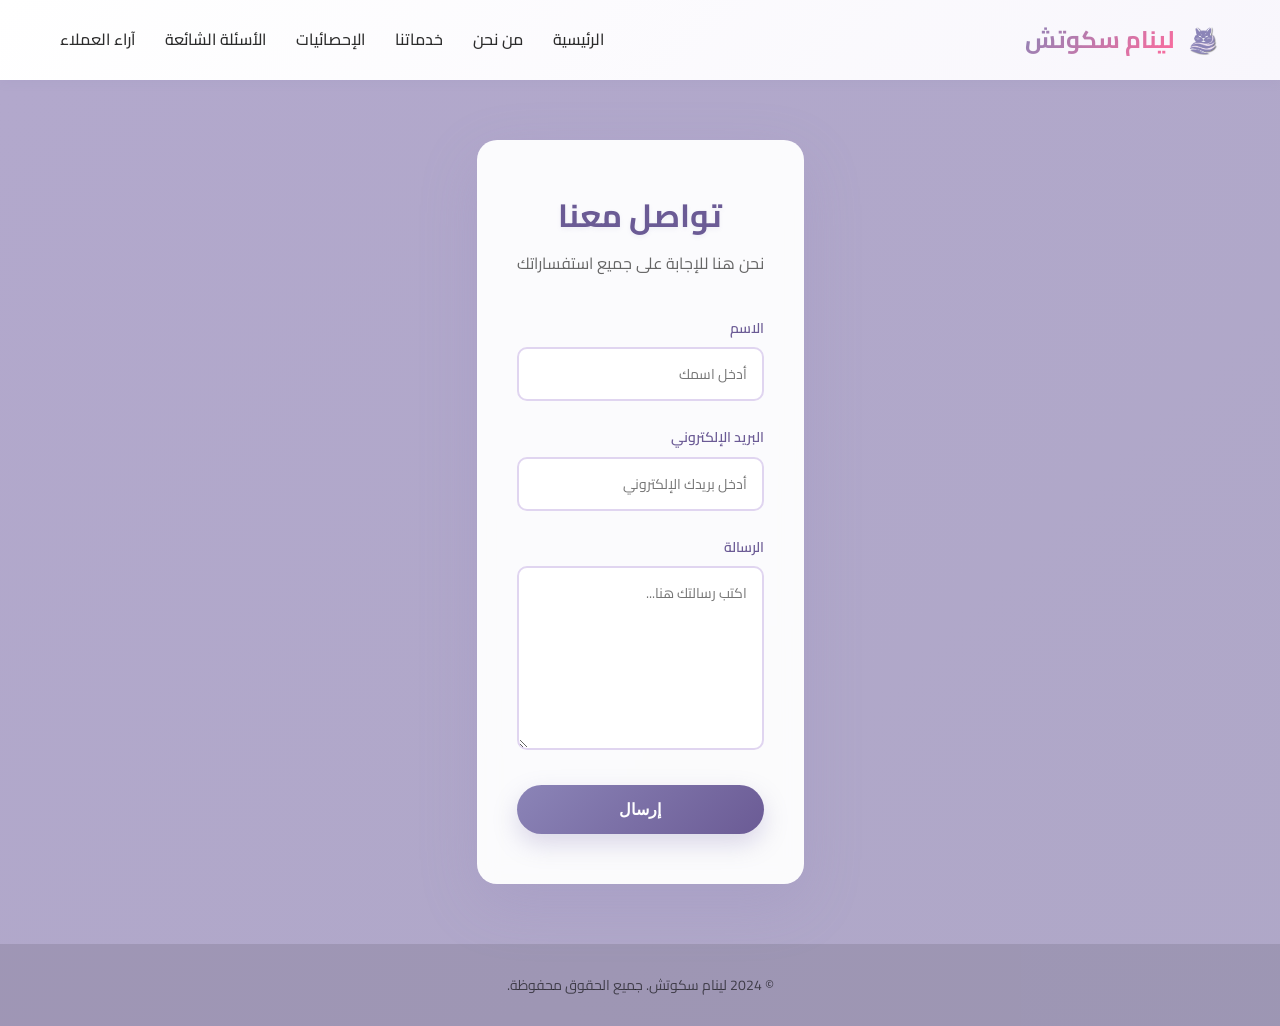
==== contact.html @ 5a94df22 "Create separate contact page and update Instagram handle" ====
<!DOCTYPE html>
<html lang="ar" dir="rtl">
<head>
    <meta charset="UTF-8">
    <meta name="viewport" content="width=device-width, initial-scale=1.0">
    <title>تواصل معنا - لينام سكوتش</title>
    <link rel="stylesheet" href="styles.css">
    <link href="https://fonts.googleapis.com/css2?family=Cairo:wght@300;400;600;700;800&family=Tajawal:wght@300;400;500;700&display=swap" rel="stylesheet">
    <link rel="stylesheet" href="https://cdnjs.cloudflare.com/ajax/libs/font-awesome/6.4.0/css/all.min.css">
    <style>
        .contact-page-container {
            min-height: 100vh;
            display: flex;
            flex-direction: column;
            background: linear-gradient(-45deg, #f1e3f0, #fcfbfd, #aea7c6, #b2a8cc);
            background-size: 400% 400%;
            animation: gradient 15s ease infinite;
        }

        .contact-page-content {
            flex: 1;
            display: flex;
            align-items: center;
            justify-content: center;
            padding: 60px 20px;
        }

        .contact-page-footer {
            padding: 30px 20px;
            text-align: center;
            background: rgba(0, 0, 0, 0.1);
            position: relative;
            z-index: 1;
        }

        .contact-page-footer p {
            margin: 0;
            font-size: 14px;
            color: rgba(0, 0, 0, 0.6);
        }

        .success-message {
            display: none;
            text-align: center;
            padding: 60px 40px;
            background: rgba(255, 255, 255, 0.95);
            backdrop-filter: blur(10px);
            border-radius: 20px;
            box-shadow: 0 20px 60px rgba(139, 132, 183, 0.2);
            max-width: 600px;
            margin: 0 auto;
            position: relative;
            z-index: 1;
        }

        .success-message.show {
            display: block;
            animation: fadeIn 0.5s ease;
        }

        .success-message h2 {
            color: var(--primary-dark);
            font-size: 28px;
            margin-bottom: 20px;
            font-weight: 700;
        }

        .success-message p {
            color: var(--text-light);
            font-size: 16px;
            line-height: 1.8;
            margin: 15px 0;
        }

        .success-icon {
            font-size: 60px;
            color: #4caf50;
            margin-bottom: 20px;
        }

        .back-button {
            margin-top: 30px;
        }

        .back-button a {
            display: inline-block;
            padding: 12px 30px;
            background: var(--primary-color);
            color: white;
            text-decoration: none;
            border-radius: 10px;
            transition: all 0.3s ease;
            font-weight: 600;
        }

        .back-button a:hover {
            background: var(--primary-dark);
            transform: translateY(-3px);
            box-shadow: 0 10px 30px rgba(139, 132, 183, 0.3);
        }

        @keyframes fadeIn {
            from {
                opacity: 0;
                transform: translateY(20px);
            }
            to {
                opacity: 1;
                transform: translateY(0);
            }
        }
    </style>
</head>
<body>
    <!-- Navigation Bar -->
    <nav class="navbar">
        <div class="navbar-container">
            <div class="logo-section">
                <a href="index.html" style="display: flex; align-items: center; gap: 10px; text-decoration: none;">
                    <img src="logo.png" alt="لينام سكوتش" class="logo">
                    <span class="brand-name">لينام سكوتش</span>
                </a>
            </div>
            <ul class="nav-links">
                <li><a href="index.html#hero" class="nav-link">الرئيسية</a></li>
                <li><a href="index.html#about" class="nav-link">من نحن</a></li>
                <li><a href="index.html#services" class="nav-link">خدماتنا</a></li>
                <li><a href="index.html#stats-survey" class="nav-link">الإحصائيات</a></li>
                <li><a href="index.html#faq" class="nav-link">الأسئلة الشائعة</a></li>
                <li><a href="index.html#testimonials" class="nav-link">آراء العملاء</a></li>
            </ul>
        </div>
    </nav>

    <!-- Contact Page Container -->
    <div class="contact-page-container">
        <div class="contact-page-content">
            <div class="contact-form-wrapper">
                <!-- Form -->
                <div id="contactFormContainer">
                    <div class="contact-form-header">
                        <h2 class="contact-form-title">تواصل معنا</h2>
                        <p class="contact-form-subtitle">نحن هنا للإجابة على جميع استفساراتك</p>
                    </div>
                    <form class="contact-form" id="contactForm">
                        <div class="form-group">
                            <label for="name" class="form-label">الاسم</label>
                            <input type="text" id="name" name="name" class="form-input" placeholder="أدخل اسمك" required>
                        </div>
                        <div class="form-group">
                            <label for="email" class="form-label">البريد الإلكتروني</label>
                            <input type="email" id="email" name="email" class="form-input" placeholder="أدخل بريدك الإلكتروني" required>
                        </div>
                        <div class="form-group">
                            <label for="message" class="form-label">الرسالة</label>
                            <textarea id="message" name="message" class="form-textarea" placeholder="اكتب رسالتك هنا..." rows="6" required></textarea>
                        </div>
                        <button type="submit" class="btn btn-primary btn-submit">إرسال</button>
                    </form>
                </div>

                <!-- Success Message -->
                <div id="successMessage" class="success-message">
                    <div class="success-icon">
                        <i class="fas fa-check-circle"></i>
                    </div>
                    <h2>شكراً لتواصلك معنا!</h2>
                    <p>مرحباً <span id="userName"></span>،</p>
                    <p>نشكرك على تواصلك معنا! لقد استلمنا رسالتك وسيتواصل معك فريقنا خلال <strong>48 ساعة</strong>.</p>
                    <p>مع أطيب التحيات،<br><strong>لينام سكوتش</strong></p>
                    <div class="back-button">
                        <a href="index.html">العودة إلى الصفحة الرئيسية</a>
                    </div>
                </div>
            </div>
        </div>

        <!-- Footer -->
        <footer class="contact-page-footer">
            <p>&copy; 2024 لينام سكوتش. جميع الحقوق محفوظة.</p>
        </footer>
    </div>

    <script src="script.js"></script>
    <script>
        // Contact page specific script
        const contactForm = document.getElementById('contactForm');
        const formContainer = document.getElementById('contactFormContainer');
        const successMessage = document.getElementById('successMessage');
        const userName = document.getElementById('userName');

        if (contactForm) {
            contactForm.action = 'https://formspree.io/f/xbdqyllq';
            contactForm.method = 'POST';
            
            contactForm.addEventListener('submit', (e) => {
                e.preventDefault();
                
                const name = document.getElementById('name').value;
                const email = document.getElementById('email').value;
                const message = document.getElementById('message').value;
                
                // Create FormData
                const formData = new FormData(contactForm);
                
                // Send to Formspree
                fetch(contactForm.action, {
                    method: 'POST',
                    body: formData,
                    headers: {
                        'Accept': 'application/json'
                    }
                })
                .then(response => {
                    if (response.ok) {
                        // Show success message
                        userName.textContent = name;
                        formContainer.style.display = 'none';
                        successMessage.classList.add('show');
                    } else {
                        alert('حدث خطأ، يرجى المحاولة مرة أخرى');
                    }
                })
                .catch(error => {
                    console.error('Error:', error);
                    alert('حدث خطأ، يرجى المحاولة مرة أخرى');
                });
            });
        }
    </script>
</body>
</html>
---- styles.css ----
* {
    margin: 0;
    padding: 0;
    box-sizing: border-box;
}

:root {
    --primary-color: #8b84b7;
    --primary-dark: #6b5b95;
    --primary-light: #a89cc8;
    --secondary-color: #d4a5d4;
    --accent-color: #ff6b9d;
    --light-bg: #f8f6fc;
    --white: #ffffff;
    --text-dark: #2c2c2c;
    --text-light: #666666;
    --border-color: #e0d5f0;
    --shadow: 0 10px 30px rgba(139, 132, 183, 0.15);
    --shadow-lg: 0 20px 50px rgba(139, 132, 183, 0.2);
}

html {
    scroll-behavior: smooth;
}

body {
    font-family: 'Cairo', 'Tajawal', sans-serif;
    color: var(--text-dark);
    background: linear-gradient(-45deg, #f1e3f0, #fcfbfd, #aea7c6, #b2a8cc);
    background-size: 400% 400%;
    animation: gradient 15s ease infinite;
    line-height: 1.6;
    overflow-x: hidden;
}

@keyframes gradient {
    0% { background-position: 0% 50%; }
    50% { background-position: 100% 50%; }
    100% { background-position: 0% 50%; }
}

.container {
    max-width: 1200px;
    margin: 0 auto;
    padding: 0 20px;
}

/* ===== Navigation ===== */
.navbar {
    position: sticky;
    top: 0;
    background: linear-gradient(135deg, var(--white) 0%, var(--light-bg) 100%);
    backdrop-filter: blur(10px);
    box-shadow: 0 2px 20px rgba(139, 132, 183, 0.1);
    z-index: 1000;
    padding: 15px 0;
}

.navbar-container {
    max-width: 1200px;
    margin: 0 auto;
    padding: 0 20px;
    display: flex;
    justify-content: space-between;
    align-items: center;
}

.logo-section {
    display: flex;
    align-items: center;
    gap: 12px;
}

.logo {
    height: 50px;
    width: auto;
}

.brand-name {
    font-size: 24px;
    font-weight: 700;
    background: linear-gradient(135deg, var(--primary-color), var(--accent-color));
    -webkit-background-clip: text;
    -webkit-text-fill-color: transparent;
    background-clip: text;
}

.nav-links {
    display: flex;
    list-style: none;
    gap: 30px;
}

.nav-link {
    color: var(--text-dark);
    text-decoration: none;
    font-weight: 500;
    position: relative;
    transition: color 0.3s ease;
}

.nav-link::after {
    content: '';
    position: absolute;
    bottom: -5px;
    right: 0;
    width: 0;
    height: 2px;
    background: linear-gradient(90deg, var(--primary-color), var(--accent-color));
    transition: width 0.3s ease;
}

.nav-link:hover {
    color: var(--primary-color);
}

.nav-link:hover::after {
    width: 100%;
}

/* ===== Hero Section ===== */
.hero {
    position: relative;
    min-height: 100vh;
    display: flex;
    align-items: center;
    justify-content: space-between;
    padding: 60px 20px;
    overflow: hidden;
    background: linear-gradient(135deg, #f8f6fc 0%, #faf8ff 50%, #f5f0fb 100%);
}

.hero-background {
    position: absolute;
    top: 0;
    left: 0;
    right: 0;
    bottom: 0;
    z-index: 0;
}

.gradient-blob {
    position: absolute;
    border-radius: 40% 60% 70% 30% / 40% 50% 60% 50%;
    opacity: 0.3;
    animation: blob 8s infinite;
}

.blob-1 {
    width: 300px;
    height: 300px;
    background: linear-gradient(135deg, var(--primary-color), var(--secondary-color));
    top: -50px;
    right: -50px;
    animation-delay: 0s;
}

.blob-2 {
    width: 250px;
    height: 250px;
    background: linear-gradient(135deg, var(--accent-color), var(--primary-light));
    bottom: -50px;
    left: -50px;
    animation-delay: 2s;
}

@keyframes blob {
    0%, 100% { transform: translate(0, 0) scale(1); }
    25% { transform: translate(20px, -50px) scale(1.1); }
    50% { transform: translate(-20px, 20px) scale(0.9); }
    75% { transform: translate(50px, 50px) scale(1.05); }
}

@keyframes float {
    0%, 100% { transform: translateY(0px); }
    50% { transform: translateY(-10px); }
}

.hero-content {
    flex: 1;
    z-index: 1;
    margin-right: 40px;
    animation: slideInRight 0.8s ease;
}

.hero-title {
    font-size: 72px;
    font-weight: 800;
    margin-bottom: 20px;
    background: linear-gradient(135deg, var(--primary-dark), var(--accent-color));
    -webkit-background-clip: text;
    -webkit-text-fill-color: transparent;
    background-clip: text;
    line-height: 1.2;
}

.hero-subtitle {
    font-size: 28px;
    color: var(--primary-color);
    margin-bottom: 15px;
    font-weight: 600;
}

.hero-description {
    font-size: 18px;
    color: var(--text-light);
    margin-bottom: 40px;
    line-height: 1.8;
}

.hero-buttons {
    display: flex;
    gap: 20px;
    flex-wrap: wrap;
}

.btn {
    padding: 15px 35px;
    border-radius: 50px;
    text-decoration: none;
    font-weight: 600;
    font-size: 16px;
    transition: all 0.3s ease;
    border: none;
    cursor: pointer;
    display: inline-block;
}

.btn-primary {
    background: linear-gradient(135deg, var(--primary-color), var(--primary-dark));
    color: white;
    box-shadow: 0 10px 25px rgba(139, 132, 183, 0.3);
}

.btn-primary:hover {
    transform: translateY(-3px);
    box-shadow: 0 15px 35px rgba(139, 132, 183, 0.4);
}

.btn-secondary {
    background: transparent;
    color: var(--primary-color);
    border: 2px solid var(--primary-color);
}

.btn-secondary:hover {
    background: var(--primary-color);
    color: white;
    transform: translateY(-3px);
}

.hero-video {
    flex: 1;
    z-index: 1;
    animation: slideInLeft 0.8s ease;
}

.video-wrapper {
    position: relative;
    border-radius: 20px;
    overflow: hidden;
    box-shadow: var(--shadow-lg);
}

.video-wrapper video {
    width: 100%;
    height: auto;
    display: block;
    border-radius: 20px;
}

@keyframes slideInRight {
    from { opacity: 0; transform: translateX(-50px); }
    to { opacity: 1; transform: translateX(0); }
}

@keyframes slideInLeft {
    from { opacity: 0; transform: translateX(50px); }
    to { opacity: 1; transform: translateX(0); }
}

/* ===== Section Header ===== */
.section-header {
    text-align: center;
    margin-bottom: 60px;
}

.section-title {
    font-size: 48px;
    font-weight: 800;
    color: var(--primary-dark);
    margin-bottom: 20px;
    position: relative;
}

.title-underline {
    width: 80px;
    height: 5px;
    background: linear-gradient(90deg, var(--primary-color), var(--accent-color));
    margin: 0 auto;
    border-radius: 3px;
    animation: expandWidth 0.6s ease;
}

@keyframes expandWidth {
    from { width: 0; }
    to { width: 80px; }
}

/* ===== About Section ===== */
.about {
    padding: 100px 20px;
    background: linear-gradient(-45deg, #f1e3f0, #fcfbfd, #aea7c6, #b2a8cc);
    background-size: 400% 400%;
    animation: gradient 15s ease infinite;
    position: relative;
}

.about-content {
    display: grid;
    grid-template-columns: 1fr 1fr;
    gap: 60px;
    align-items: center;
}

.about-text h3 {
    font-size: 32px;
    color: var(--primary-dark);
    margin-bottom: 20px;
}

.about-text p {
    color: var(--text-light);
    margin-bottom: 30px;
    line-height: 1.8;
    font-size: 16px;
}

.about-features {
    display: flex;
    flex-direction: column;
    gap: 15px;
}

.feature {
    display: flex;
    align-items: center;
    gap: 15px;
    padding: 15px;
    background: white;
    border-radius: 10px;
    box-shadow: 0 5px 15px rgba(139, 132, 183, 0.1);
    transition: all 0.3s ease;
}

.feature:hover {
    transform: translateX(-10px);
    box-shadow: 0 10px 25px rgba(139, 132, 183, 0.2);
}

.feature i {
    color: var(--accent-color);
    font-size: 24px;
}

.feature span {
    font-weight: 600;
    color: var(--text-dark);
}

.image-card {
    position: relative;
    border-radius: 20px;
    overflow: hidden;
    box-shadow: var(--shadow-lg);
    height: 400px;
}

.image-card img {
    width: 100%;
    height: 100%;
    object-fit: cover;
    transition: transform 0.3s ease;
}

.image-overlay {
    position: absolute;
    top: 0;
    left: 0;
    right: 0;
    bottom: 0;
    background: rgba(139, 132, 183, 0.8);
    display: flex;
    align-items: center;
    justify-content: center;
    opacity: 0;
    transition: opacity 0.3s ease;
}

.image-overlay p {
    color: white;
    font-size: 20px;
    font-weight: 600;
    text-align: center;
}

.image-card:hover img {
    transform: scale(1.1);
}

.image-card:hover .image-overlay {
    opacity: 1;
}

/* ===== Services Section ===== */
.services {
    padding: 100px 20px;
    background: linear-gradient(-45deg, #f1e3f0, #fcfbfd, #aea7c6, #b2a8cc);
    background-size: 400% 400%;
    animation: gradient 15s ease infinite;
    position: relative;
}

.services-grid {
    display: grid;
    grid-template-columns: repeat(auto-fit, minmax(320px, 1fr));
    gap: 30px;
}

.service-card {
    background: linear-gradient(135deg, var(--light-bg) 0%, var(--white) 100%);
    padding: 40px;
    border-radius: 15px;
    text-align: center;
    transition: all 0.3s ease;
    border: 1px solid var(--border-color);
    position: relative;
    overflow: hidden;
}

.service-card::before {
    content: '';
    position: absolute;
    top: 0;
    left: 0;
    right: 0;
    height: 3px;
    background: linear-gradient(90deg, var(--primary-color), var(--accent-color));
    transform: scaleX(0);
    transform-origin: right;
    transition: transform 0.3s ease;
}

.service-card:hover::before {
    transform: scaleX(1);
    transform-origin: left;
}

.service-card:hover {
    transform: translateY(-10px);
    box-shadow: var(--shadow-lg);
}

.service-icon {
    width: 70px;
    height: 70px;
    background: linear-gradient(135deg, var(--primary-color), var(--primary-light));
    border-radius: 50%;
    display: flex;
    align-items: center;
    justify-content: center;
    margin: 0 auto 20px;
    font-size: 32px;
    color: white;
    transition: transform 0.3s ease;
}

.service-card:hover .service-icon {
    transform: scale(1.1) rotate(10deg);
}

.service-card h3 {
    font-size: 22px;
    color: var(--primary-dark);
    margin-bottom: 15px;
}

.service-card p {
    color: var(--text-light);
    line-height: 1.8;
}

/* ===== Statistics Section ===== */
.stats-survey {
    padding: 100px 20px;
    background: linear-gradient(-45deg, #f1e3f0, #fcfbfd, #aea7c6, #b2a8cc);
    background-size: 400% 400%;
    animation: gradient 15s ease infinite;
    position: relative;
}

.stats-grid {
    display: grid;
    grid-template-columns: repeat(auto-fit, minmax(250px, 1fr));
    gap: 30px;
    position: relative;
    z-index: 1;
}

.stat-card {
    background: rgba(255, 255, 255, 0.95);
    backdrop-filter: blur(10px);
    padding: 40px;
    border-radius: 15px;
    text-align: center;
    transition: all 0.3s ease;
    border: 1px solid rgba(224, 213, 240, 0.5);
    box-shadow: 0 8px 32px rgba(139, 132, 183, 0.1);
}

.stat-card:hover {
    transform: translateY(-10px);
    box-shadow: var(--shadow-lg);
}

.stat-icon {
    width: 80px;
    height: 80px;
    background: linear-gradient(135deg, var(--primary-color), var(--primary-light));
    border-radius: 50%;
    display: flex;
    align-items: center;
    justify-content: center;
    margin: 0 auto 20px;
    font-size: 40px;
    color: white;
    transition: transform 0.3s ease;
}

.stat-card:hover .stat-icon {
    transform: scale(1.15) rotate(-10deg);
}

.stat-number {
    font-size: 48px;
    font-weight: 800;
    background: linear-gradient(135deg, var(--primary-dark), var(--accent-color));
    -webkit-background-clip: text;
    -webkit-text-fill-color: transparent;
    background-clip: text;
    margin-bottom: 10px;
}

.stat-label {
    font-size: 18px;
    color: var(--text-light);
    font-weight: 600;
}

/* ===== Testimonials Section ===== */
.testimonials {
    padding: 100px 20px;
    background: linear-gradient(-45deg, #f1e3f0, #fcfbfd, #aea7c6, #b2a8cc);
    background-size: 400% 400%;
    animation: gradient 15s ease infinite;
    position: relative;
}

.testimonials-grid {
    display: grid;
    grid-template-columns: repeat(auto-fit, minmax(300px, 1fr));
    gap: 30px;
}

.testimonial-card {
    background: linear-gradient(135deg, var(--light-bg) 0%, var(--white) 100%);
    padding: 30px;
    border-radius: 15px;
    transition: all 0.3s ease;
    border: 1px solid var(--border-color);
    box-shadow: var(--shadow);
}

.testimonial-card:hover {
    transform: translateY(-10px);
    box-shadow: var(--shadow-lg);
}

.testimonial-header {
    display: flex;
    align-items: center;
    gap: 15px;
    margin-bottom: 20px;
}

.avatar {
    width: 60px;
    height: 60px;
    border-radius: 50%;
    background: linear-gradient(135deg, var(--primary-color), var(--primary-light));
    display: flex;
    align-items: center;
    justify-content: center;
    color: white;
    font-size: 28px;
    font-weight: 700;
    flex-shrink: 0;
}

.testimonial-info {
    flex: 1;
}

.testimonial-info h3 {
    margin: 0 0 8px 0;
    color: var(--primary-dark);
    font-size: 18px;
}

.stars {
    display: flex;
    gap: 5px;
    color: #ffc107;
    font-size: 14px;
}

.testimonial-text {
    color: var(--text-light);
    line-height: 1.8;
    font-size: 15px;
    font-style: italic;
    margin: 0;
}

/* ===== Survey Section (combined with stats) ===== */

.survey-grid {
    display: grid;
    grid-template-columns: repeat(auto-fit, minmax(350px, 1fr));
    gap: 30px;
    position: relative;
    z-index: 1;
    margin-top: 40px;
}

.survey-card {
    background: rgba(255, 255, 255, 0.95);
    backdrop-filter: blur(10px);
    padding: 30px;
    border-radius: 15px;
    border: 1px solid rgba(224, 213, 240, 0.5);
    box-shadow: 0 8px 32px rgba(139, 132, 183, 0.1);
    transition: all 0.3s ease;
}

.survey-card:hover {
    transform: translateY(-10px);
    box-shadow: var(--shadow-lg);
}

.survey-card h3 {
    color: var(--primary-dark);
    margin-bottom: 20px;
    font-size: 18px;
}

.chart-container {
    margin-top: 15px;
}

.bar-chart {
    display: flex;
    flex-direction: column;
    gap: 15px;
}

.bar-item {
    display: flex;
    align-items: center;
    gap: 10px;
}

.bar-label {
    min-width: 100px;
    font-size: 14px;
    font-weight: 600;
    color: var(--text-dark);
}

.bar {
    flex: 1;
    height: 30px;
    border-radius: 8px;
    transition: all 0.3s ease;
    box-shadow: 0 4px 10px rgba(0, 0, 0, 0.1);
}

.bar-item:hover .bar {
    height: 35px;
    box-shadow: 0 6px 15px rgba(0, 0, 0, 0.15);
}

.bar-value {
    min-width: 50px;
    text-align: right;
    font-weight: 700;
    color: var(--primary-color);
    font-size: 14px;
}

/* ===== Logo Display ===== */
.logo-display {
    display: flex;
    align-items: center;
    justify-content: center;
    padding: 20px;
    background: transparent;
    border-radius: 0;
    box-shadow: none;
    height: 500px;
}

.logo-display img {
    max-width: 100%;
    max-height: 100%;
    object-fit: contain;
    filter: drop-shadow(0 10px 30px rgba(139, 132, 183, 0.15));
}

/* ===== Contact Section ===== */
.contact {
    padding: 100px 20px;
    background: linear-gradient(-45deg, #f1e3f0, #fcfbfd, #aea7c6, #b2a8cc);
    background-size: 400% 400%;
    animation: gradient 15s ease infinite;
    position: relative;
}

.contact-content {
    display: grid;
    grid-template-columns: 1fr 1fr;
    gap: 60px;
    align-items: center;
}

.contact-info {
    display: grid;
    grid-template-columns: 1fr;
    gap: 30px;
}

.info-card {
    background: linear-gradient(135deg, var(--light-bg) 0%, var(--white) 100%);
    padding: 30px;
    border-radius: 15px;
    text-align: center;
    border: 1px solid var(--border-color);
    transition: all 0.3s ease;
}

.info-card:hover {
    transform: translateY(-5px);
    box-shadow: var(--shadow);
}

.info-card i {
    font-size: 40px;
    color: var(--primary-color);
    margin-bottom: 15px;
}

.info-card h3 {
    color: var(--primary-dark);
    margin-bottom: 10px;
    font-size: 20px;
}

.info-card p {
    color: var(--text-light);
}

.info-card a {
    color: var(--primary-color);
    text-decoration: none;
    font-weight: 600;
    transition: color 0.3s ease;
}

.info-card a:hover {
    color: var(--accent-color);
}

.social-media {
    text-align: center;
}

.social-media h3 {
    font-size: 24px;
    color: var(--primary-dark);
    margin-bottom: 30px;
}

.social-links {
    display: flex;
    justify-content: center;
    gap: 20px;
    flex-wrap: wrap;
}

.social-link {
    width: 60px;
    height: 60px;
    border-radius: 50%;
    background: linear-gradient(135deg, var(--primary-color), var(--primary-light));
    display: flex;
    align-items: center;
    justify-content: center;
    color: white;
    font-size: 24px;
    transition: all 0.3s ease;
    text-decoration: none;
}

.social-link:hover {
    transform: translateY(-5px) rotate(10deg);
    box-shadow: var(--shadow-lg);
    background: linear-gradient(135deg, var(--accent-color), var(--primary-color));
}

/* ===== Footer ===== */
.footer {
    background: linear-gradient(135deg, var(--primary-dark) 0%, var(--primary-color) 100%);
    color: white;
    position: relative;
    overflow: hidden;
}

.footer::before {
    content: '';
    position: absolute;
    top: 0;
    right: 0;
    width: 300px;
    height: 300px;
    background: radial-gradient(circle, rgba(255, 255, 255, 0.1) 0%, transparent 70%);
    border-radius: 50%;
    animation: float 6s ease-in-out infinite;
}

.footer::after {
    content: '';
    position: absolute;
    bottom: 0;
    left: 0;
    width: 250px;
    height: 250px;
    background: radial-gradient(circle, rgba(255, 255, 255, 0.1) 0%, transparent 70%);
    border-radius: 50%;
    animation: float 8s ease-in-out infinite reverse;
}

.footer-contact {
    padding: 60px 20px;
    border-bottom: 1px solid rgba(255, 255, 255, 0.2);
    position: relative;
    z-index: 1;
}

.footer-contact-content {
    display: flex;
    flex-direction: column;
    gap: 40px;
    align-items: center;
    justify-content: center;
    text-align: center;
}

.footer-contact-info {
    display: grid;
    grid-template-columns: repeat(5, 1fr);
    gap: 15px;
    width: 100%;
    max-width: 900px;
    margin: 0 auto;
}

.footer-info-card {
    text-align: center;
    padding: 15px 10px;
    background: rgba(255, 255, 255, 0.1);
    border-radius: 10px;
    backdrop-filter: blur(10px);
    transition: all 0.3s ease;
    min-height: 100px;
    display: flex;
    flex-direction: column;
    align-items: center;
    justify-content: center;
}

.footer-info-card:hover {
    background: rgba(255, 255, 255, 0.2);
    transform: translateY(-5px);
}

.footer-info-card i {
    font-size: 28px;
    margin-bottom: 8px;
    display: block;
    color: white;
}

.footer-info-card span {
    font-size: 28px;
    margin-bottom: 8px;
    display: block;
    color: white;
}

.footer-info-card h4 {
    margin: 5px 0;
    font-size: 14px;
    color: white;
}

.footer-info-card p {
    margin: 0;
    font-size: 12px;
    color: rgba(255, 255, 255, 0.9);
}

.footer-info-card a {
    color: white;
    text-decoration: none;
    transition: color 0.3s ease;
}

.footer-info-card a:hover {
    color: #ffeb3b;
}

.footer-social {
    text-align: center;
}

.footer-social h4 {
    margin-bottom: 15px;
    font-size: 18px;
}

.footer-social-links {
    display: flex;
    justify-content: center;
    gap: 15px;
}

.footer-social-links a {
    width: 50px;
    height: 50px;
    border-radius: 50%;
    background: rgba(255, 255, 255, 0.2);
    display: flex;
    align-items: center;
    justify-content: center;
    color: white;
    text-decoration: none;
    font-size: 20px;
    transition: all 0.3s ease;
}

.footer-social-links a:hover {
    background: white;
    color: var(--primary-color);
    transform: translateY(-5px) rotate(10deg);
}

.footer-copyright {
    padding: 30px 20px;
    text-align: center;
    background: rgba(0, 0, 0, 0.1);
    position: relative;
    z-index: 1;
}

.footer-copyright p {
    margin: 8px 0;
    font-size: 14px;
}

/* ===== Responsive Design ===== */
@media (max-width: 768px) {
    .hero {
        flex-direction: column;
        min-height: auto;
        padding: 40px 20px;
    }

    .hero-content {
        margin-right: 0;
        margin-bottom: 40px;
        animation: none;
    }

    .hero-video {
        animation: none;
    }

    .hero-title {
        font-size: 48px;
    }

    .hero-subtitle {
        font-size: 20px;
    }

    .hero-buttons {
        flex-direction: column;
    }

    .btn {
        width: 100%;
        text-align: center;
    }

    .nav-links {
        flex-direction: column;
        gap: 15px;
        display: none;
    }

    .section-title {
        font-size: 36px;
    }

    .about-content {
        grid-template-columns: 1fr;
        gap: 40px;
    }

    .contact-content {
        grid-template-columns: 1fr;
        gap: 40px;
    }

    .services-grid {
        grid-template-columns: 1fr;
    }

    .stats-grid {
        grid-template-columns: 1fr;
    }

    .testimonials-grid {
        grid-template-columns: 1fr;
    }

    .survey-grid {
        grid-template-columns: 1fr;
    }

    .footer-contact-content {
        grid-template-columns: 1fr;
    }

    .footer-contact-info {
        grid-template-columns: 1fr;
    }
}

@media (max-width: 480px) {
    .hero-title {
        font-size: 36px;
    }

    .hero-subtitle {
        font-size: 18px;
    }

    .section-title {
        font-size: 28px;
    }

    .service-card {
        padding: 25px;
    }

    .social-links {
        gap: 15px;
    }

    .social-link {
        width: 50px;
        height: 50px;
        font-size: 20px;
    }
}


/* ===== FAQ Section ===== */
.faq {
    padding: 100px 20px;
    background: linear-gradient(-45deg, #f1e3f0, #fcfbfd, #aea7c6, #b2a8cc);
    background-size: 400% 400%;
    animation: gradient 15s ease infinite;
    position: relative;
    overflow: hidden;
}

.faq::before {
    content: '';
    position: absolute;
    top: -50%;
    right: -10%;
    width: 400px;
    height: 400px;
    background: radial-gradient(circle, rgba(255, 255, 255, 0.1) 0%, transparent 70%);
    border-radius: 50%;
    animation: float 8s ease-in-out infinite;
}

.faq::after {
    content: '';
    position: absolute;
    bottom: -30%;
    left: -5%;
    width: 350px;
    height: 350px;
    background: radial-gradient(circle, rgba(255, 255, 255, 0.1) 0%, transparent 70%);
    border-radius: 50%;
    animation: float 10s ease-in-out infinite reverse;
}

.faq-container {
    max-width: 800px;
    margin: 0 auto;
    position: relative;
    z-index: 1;
}

.faq-item {
    background: rgba(255, 255, 255, 0.9);
    backdrop-filter: blur(10px);
    border-radius: 12px;
    margin-bottom: 15px;
    overflow: hidden;
    box-shadow: 0 4px 15px rgba(139, 132, 183, 0.1);
    transition: all 0.3s ease;
}

.faq-item:hover {
    box-shadow: 0 8px 25px rgba(139, 132, 183, 0.2);
    transform: translateY(-2px);
}

.faq-question {
    padding: 20px;
    cursor: pointer;
    display: flex;
    justify-content: space-between;
    align-items: center;
    font-weight: 600;
    color: var(--primary-dark);
    user-select: none;
    transition: all 0.3s ease;
}

.faq-question:hover {
    background: rgba(139, 132, 183, 0.05);
}

.faq-question i {
    transition: transform 0.3s ease;
    color: var(--primary-color);
}

.faq-item.active .faq-question i {
    transform: rotate(180deg);
}

.faq-answer {
    max-height: 0;
    overflow: hidden;
    transition: max-height 0.3s ease;
    background: rgba(139, 132, 183, 0.02);
}

.faq-item.active .faq-answer {
    max-height: 500px;
}

.faq-answer p {
    padding: 0 20px 20px 20px;
    color: var(--text-light);
    line-height: 1.8;
}

/* ===== Contact Form Section ===== */
.contact-form-section {
    padding: 100px 20px;
    background: linear-gradient(-45deg, #f1e3f0, #fcfbfd, #aea7c6, #b2a8cc);
    background-size: 400% 400%;
    animation: gradient 15s ease infinite;
    position: relative;
    overflow: hidden;
}

.contact-form-wrapper {
    max-width: 600px;
    margin: 0 auto;
    background: rgba(255, 255, 255, 0.95);
    backdrop-filter: blur(10px);
    padding: 50px 40px;
    border-radius: 20px;
    box-shadow: 0 20px 60px rgba(139, 132, 183, 0.2);
    position: relative;
    z-index: 1;
}

.contact-form-header {
    text-align: center;
    margin-bottom: 40px;
}

.contact-form-title {
    font-size: 32px;
    color: var(--primary-dark);
    margin-bottom: 10px;
    font-weight: 700;
    text-shadow: 0 2px 4px rgba(139, 132, 183, 0.1);
}

.contact-form-subtitle {
    color: var(--text-light);
    font-size: 16px;
}

.contact-form {
    display: flex;
    flex-direction: column;
    gap: 25px;
}

.form-group {
    display: flex;
    flex-direction: column;
    gap: 8px;
}

.form-label {
    font-size: 14px;
    font-weight: 600;
    color: var(--primary-dark);
}

.form-input,
.form-textarea {
    padding: 12px 15px;
    border: 2px solid var(--border-color);
    border-radius: 10px;
    font-family: 'Cairo', sans-serif;
    font-size: 14px;
    color: var(--text-color);
    transition: all 0.3s ease;
    background: white;
}

.form-input:focus,
.form-textarea:focus {
    outline: none;
    border-color: var(--primary-color);
    box-shadow: 0 0 0 3px rgba(139, 132, 183, 0.1);
}

.form-textarea {
    resize: vertical;
    min-height: 120px;
}

.btn-submit {
    padding: 15px 30px;
    font-size: 16px;
    font-weight: 600;
    border: none;
    cursor: pointer;
    transition: all 0.3s ease;
    margin-top: 10px;
}

.btn-submit:hover {
    transform: translateY(-3px);
    box-shadow: 0 10px 30px rgba(139, 132, 183, 0.3);
}
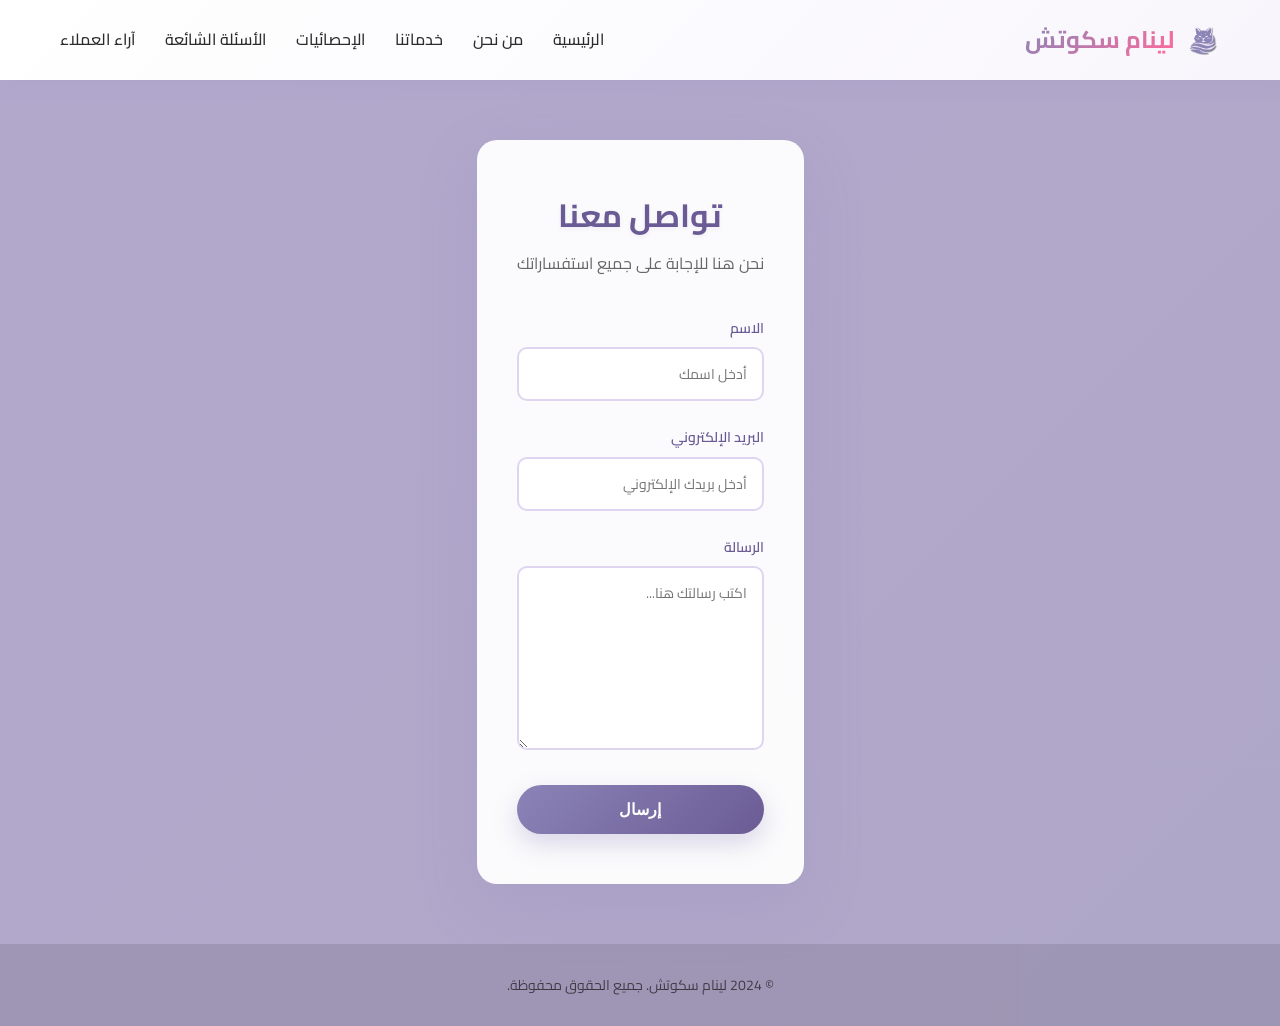
==== commit f08380b8: "Fix Instagram in footer and form submission" ====
--- a/contact.html
+++ b/contact.html
@@ -142,7 +142,7 @@
                         <h2 class="contact-form-title">تواصل معنا</h2>
                         <p class="contact-form-subtitle">نحن هنا للإجابة على جميع استفساراتك</p>
                     </div>
-                    <form class="contact-form" id="contactForm">
+                    <form class="contact-form" id="contactForm" action="https://formspree.io/f/xbdqyllq" method="POST">
                         <div class="form-group">
                             <label for="name" class="form-label">الاسم</label>
                             <input type="text" id="name" name="name" class="form-input" placeholder="أدخل اسمك" required>
@@ -181,7 +181,6 @@
         </footer>
     </div>
 
-    <script src="script.js"></script>
     <script>
         // Contact page specific script
         const contactForm = document.getElementById('contactForm');
@@ -190,41 +189,15 @@
         const userName = document.getElementById('userName');
 
         if (contactForm) {
-            contactForm.action = 'https://formspree.io/f/xbdqyllq';
-            contactForm.method = 'POST';
-            
             contactForm.addEventListener('submit', (e) => {
-                e.preventDefault();
+                const name = document.getElementById('name').value;
                 
-                const name = document.getElementById('name').value;
-                const email = document.getElementById('email').value;
-                const message = document.getElementById('message').value;
-                
-                // Create FormData
-                const formData = new FormData(contactForm);
-                
-                // Send to Formspree
-                fetch(contactForm.action, {
-                    method: 'POST',
-                    body: formData,
-                    headers: {
-                        'Accept': 'application/json'
-                    }
-                })
-                .then(response => {
-                    if (response.ok) {
-                        // Show success message
-                        userName.textContent = name;
-                        formContainer.style.display = 'none';
-                        successMessage.classList.add('show');
-                    } else {
-                        alert('حدث خطأ، يرجى المحاولة مرة أخرى');
-                    }
-                })
-                .catch(error => {
-                    console.error('Error:', error);
-                    alert('حدث خطأ، يرجى المحاولة مرة أخرى');
-                });
+                // Show success message after a short delay
+                setTimeout(() => {
+                    userName.textContent = name;
+                    formContainer.style.display = 'none';
+                    successMessage.classList.add('show');
+                }, 1000);
             });
         }
     </script>
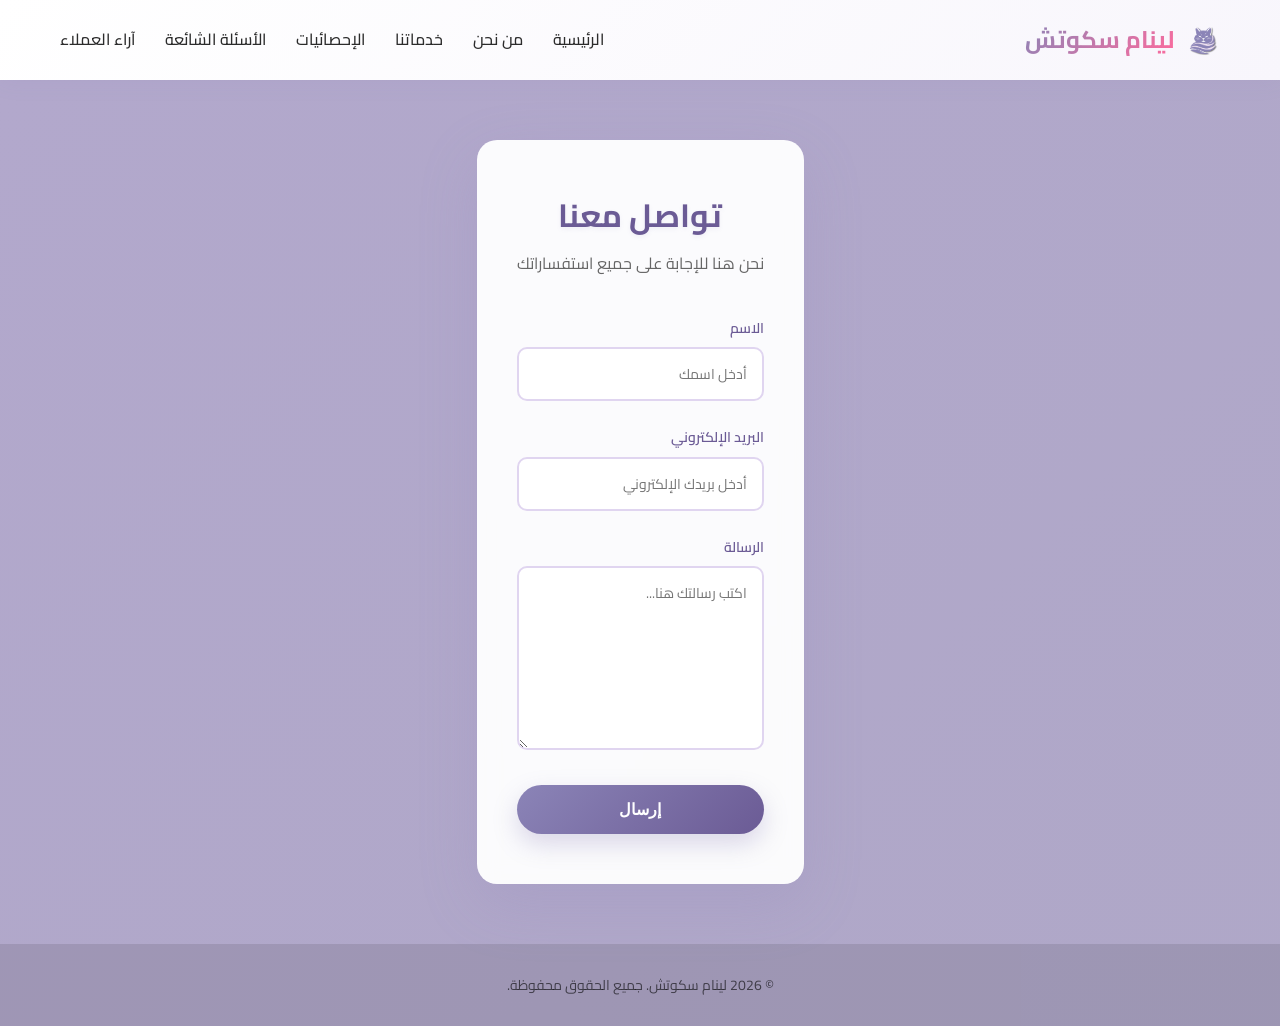
==== commit 4574507a: "Update copyright year to 2026 in contact page footer" ====
--- a/contact.html
+++ b/contact.html
@@ -142,7 +142,7 @@
                         <h2 class="contact-form-title">تواصل معنا</h2>
                         <p class="contact-form-subtitle">نحن هنا للإجابة على جميع استفساراتك</p>
                     </div>
-                    <form class="contact-form" id="contactForm" action="https://formspree.io/f/xbdqyllq" method="POST">
+                    <form class="contact-form" id="contactForm">
                         <div class="form-group">
                             <label for="name" class="form-label">الاسم</label>
                             <input type="text" id="name" name="name" class="form-input" placeholder="أدخل اسمك" required>
@@ -177,7 +177,7 @@
 
         <!-- Footer -->
         <footer class="contact-page-footer">
-            <p>&copy; 2024 لينام سكوتش. جميع الحقوق محفوظة.</p>
+            <p>&copy; 2026 لينام سكوتش. جميع الحقوق محفوظة.</p>
         </footer>
     </div>
 
@@ -189,15 +189,42 @@
         const userName = document.getElementById('userName');
 
         if (contactForm) {
-            contactForm.addEventListener('submit', (e) => {
+            contactForm.addEventListener('submit', async (e) => {
+                e.preventDefault();
+                
                 const name = document.getElementById('name').value;
+                const email = document.getElementById('email').value;
+                const message = document.getElementById('message').value;
                 
-                // Show success message after a short delay
-                setTimeout(() => {
+                // Create FormData
+                const formData = new FormData(contactForm);
+                
+                try {
+                    // Send to Formspree
+                    const response = await fetch('https://formspree.io/f/xbdqyllq', {
+                        method: 'POST',
+                        body: formData,
+                        headers: {
+                            'Accept': 'application/json'
+                        }
+                    });
+                    
+                    if (response.ok) {
+                        // Show success message
+                        userName.textContent = name;
+                        formContainer.style.display = 'none';
+                        successMessage.classList.add('show');
+                    } else {
+                        alert('حدث خطأ، يرجى المحاولة مرة أخرى');
+                    }
+                } catch (error) {
+                    console.error('Error:', error);
+                    // Still show success message even if there's an error
+                    // because Formspree might have received it
                     userName.textContent = name;
                     formContainer.style.display = 'none';
                     successMessage.classList.add('show');
-                }, 1000);
+                }
             });
         }
     </script>
--- a/styles.css
+++ b/styles.css
@@ -118,6 +118,79 @@
     width: 100%;
 }
 
+/* Hamburger Menu */
+.hamburger {
+    display: none;
+    flex-direction: column;
+    background: none;
+    border: none;
+    cursor: pointer;
+    gap: 6px;
+    padding: 5px;
+}
+
+.hamburger span {
+    width: 25px;
+    height: 3px;
+    background: var(--primary-color);
+    border-radius: 2px;
+    transition: all 0.3s ease;
+}
+
+.hamburger.active span:nth-child(1) {
+    transform: rotate(45deg) translate(10px, 10px);
+}
+
+.hamburger.active span:nth-child(2) {
+    opacity: 0;
+}
+
+.hamburger.active span:nth-child(3) {
+    transform: rotate(-45deg) translate(8px, -8px);
+}
+
+@media (max-width: 768px) {
+    .hamburger {
+        display: flex;
+    }
+    
+    .nav-links {
+        position: absolute;
+        top: 70px;
+        right: 0;
+        left: 0;
+        background: white;
+        flex-direction: column;
+        gap: 0;
+        display: none;
+        box-shadow: 0 5px 20px rgba(139, 132, 183, 0.2);
+        border-top: 2px solid var(--primary-color);
+        z-index: 999;
+    }
+    
+    .nav-links.active {
+        display: flex;
+    }
+    
+    .nav-links li {
+        border-bottom: 1px solid var(--border-color);
+    }
+    
+    .nav-links li:last-child {
+        border-bottom: none;
+    }
+    
+    .nav-link {
+        display: block;
+        padding: 15px 20px;
+        text-align: right;
+    }
+    
+    .nav-link::after {
+        display: none;
+    }
+}
+
 /* ===== Hero Section ===== */
 .hero {
     position: relative;
@@ -594,8 +667,8 @@
 }
 
 .avatar {
-    width: 60px;
-    height: 60px;
+    width: 80px;
+    height: 80px;
     border-radius: 50%;
     background: linear-gradient(135deg, var(--primary-color), var(--primary-light));
     display: flex;
@@ -605,6 +678,15 @@
     font-size: 28px;
     font-weight: 700;
     flex-shrink: 0;
+}
+
+.avatar-image {
+    width: 80px;
+    height: 80px;
+    border-radius: 50%;
+    object-fit: cover;
+    flex-shrink: 0;
+    box-shadow: 0 5px 15px rgba(139, 132, 183, 0.2);
 }
 
 .testimonial-info {
@@ -877,21 +959,24 @@
 
 .footer-contact-info {
     display: grid;
-    grid-template-columns: repeat(5, 1fr);
-    gap: 15px;
+    grid-template-columns: repeat(4, 1fr);
+    gap: 20px;
     width: 100%;
-    max-width: 900px;
+    max-width: 1000px;
     margin: 0 auto;
+    justify-items: center;
 }
 
 .footer-info-card {
     text-align: center;
-    padding: 15px 10px;
+    padding: 20px 15px;
     background: rgba(255, 255, 255, 0.1);
     border-radius: 10px;
     backdrop-filter: blur(10px);
     transition: all 0.3s ease;
-    min-height: 100px;
+    min-height: 140px;
+    width: 100%;
+    max-width: 180px;
     display: flex;
     flex-direction: column;
     align-items: center;
